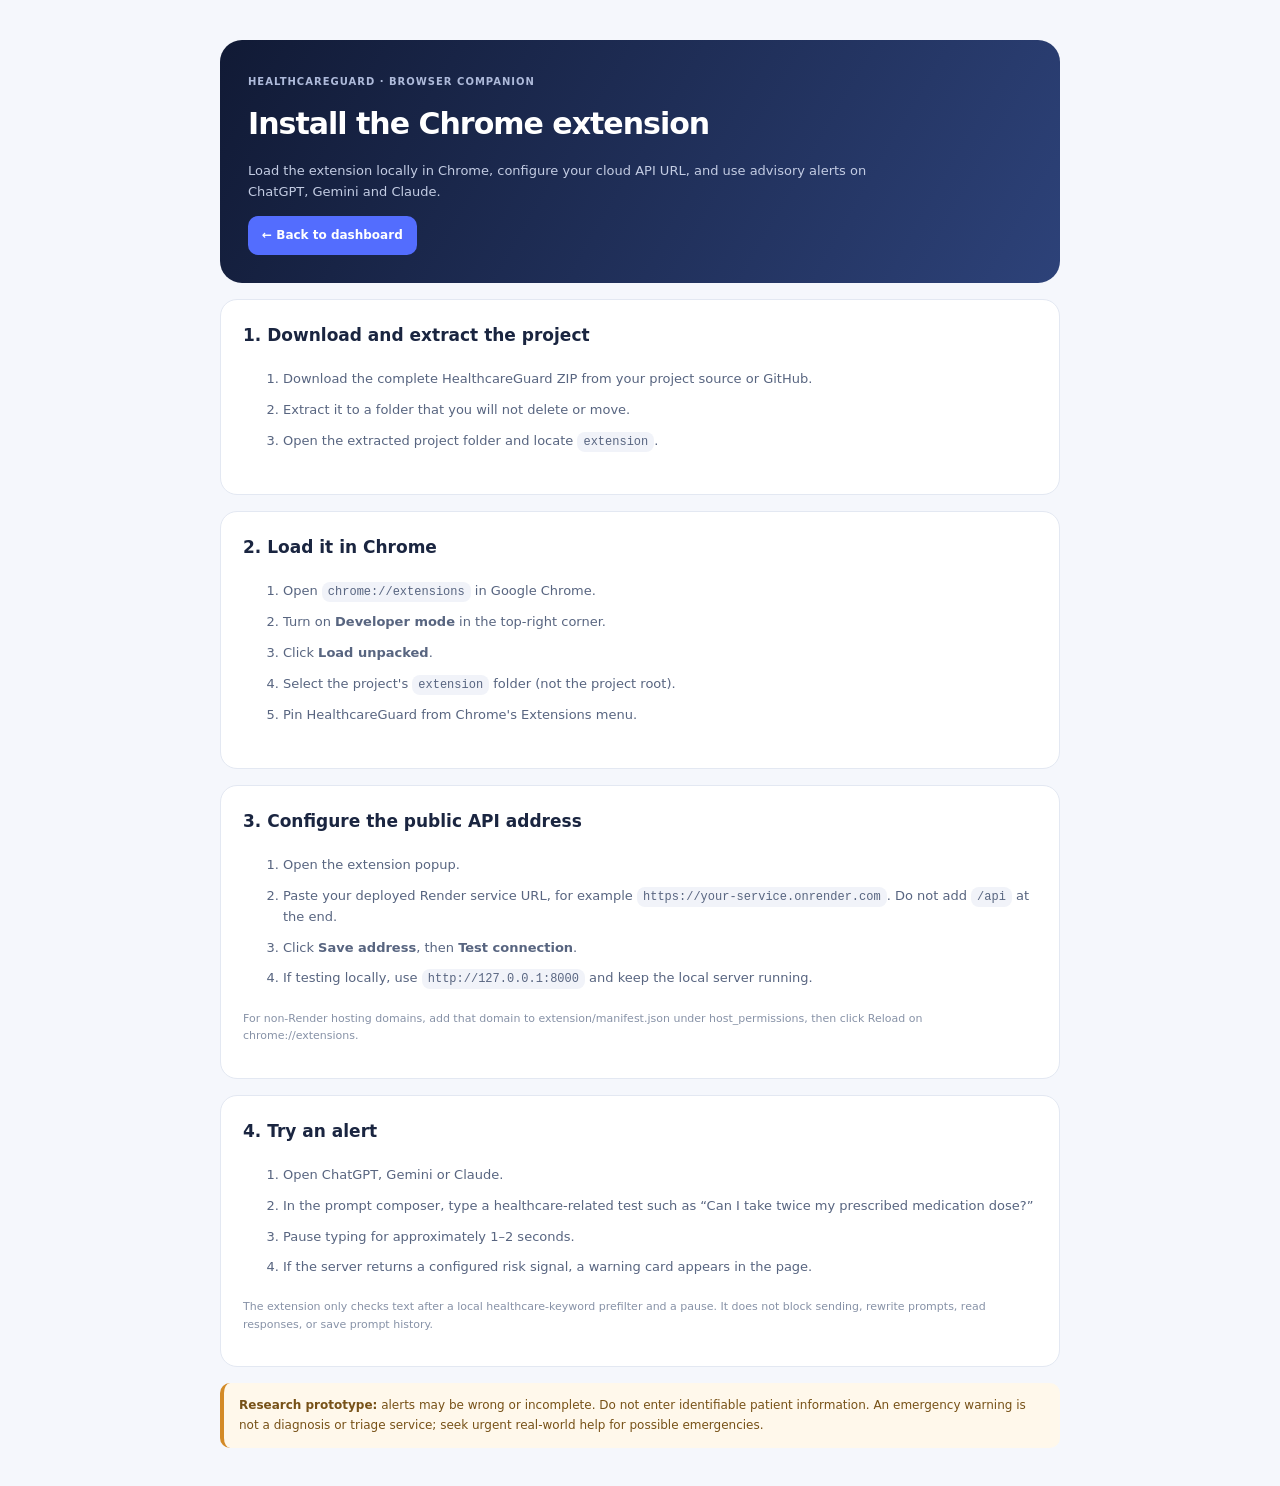
==== install.html @ f9a33a28 "extentison" ====
<!doctype html><html lang="en"><head><meta charset="utf-8"><meta name="viewport" content="width=device-width,initial-scale=1"><title>Install HealthcareGuard Extension</title><style>
*{box-sizing:border-box}body{margin:0;background:#f5f7fc;color:#1a2540;font:15px/1.6 Inter,system-ui,"Segoe UI",sans-serif}.wrap{max-width:880px;margin:40px auto;padding:0 20px}.hero{background:linear-gradient(120deg,#111a35,#2d4279);color:#fff;padding:28px;border-radius:22px}.hero small{color:#aebada;text-transform:uppercase;letter-spacing:1px;font-size:10px;font-weight:800}.hero h1{font-size:30px;letter-spacing:-1px;margin:8px 0}.hero p{color:#c3cce3;font-size:13px;max-width:650px}.card{background:#fff;border:1px solid #e3e8f2;border-radius:17px;padding:22px;margin:16px 0}.card h2{font-size:17px;margin:0 0 11px}.card li{padding:5px 0;color:#586580;font-size:13px}.warn{border-left:4px solid #d38a26;background:#fff8eb;padding:13px 15px;border-radius:10px;color:#775117;font-size:12px}.code{background:#f1f3f9;border-radius:8px;padding:3px 6px;font-family:Consolas,monospace;font-size:12px}.btn{display:inline-block;background:#536dfe;color:#fff;text-decoration:none;border-radius:10px;padding:10px 14px;font-weight:800;font-size:12px}.small{font-size:11px;color:#8792a7}
</style></head><body><div class="wrap"><div class="hero"><small>HealthcareGuard · Browser companion</small><h1>Install the Chrome extension</h1><p>Load the extension locally in Chrome, configure your cloud API URL, and use advisory alerts on ChatGPT, Gemini and Claude.</p><a class="btn" href="/">← Back to dashboard</a></div>
<div class="card"><h2>1. Download and extract the project</h2><ol><li>Download the complete HealthcareGuard ZIP from your project source or GitHub.</li><li>Extract it to a folder that you will not delete or move.</li><li>Open the extracted project folder and locate <span class="code">extension</span>.</li></ol></div>
<div class="card"><h2>2. Load it in Chrome</h2><ol><li>Open <span class="code">chrome://extensions</span> in Google Chrome.</li><li>Turn on <b>Developer mode</b> in the top-right corner.</li><li>Click <b>Load unpacked</b>.</li><li>Select the project's <span class="code">extension</span> folder (not the project root).</li><li>Pin HealthcareGuard from Chrome's Extensions menu.</li></ol></div>
<div class="card"><h2>3. Configure the public API address</h2><ol><li>Open the extension popup.</li><li>Paste your deployed Render service URL, for example <span class="code">https://your-service.onrender.com</span>. Do not add <span class="code">/api</span> at the end.</li><li>Click <b>Save address</b>, then <b>Test connection</b>.</li><li>If testing locally, use <span class="code">http://127.0.0.1:8000</span> and keep the local server running.</li></ol><p class="small">For non-Render hosting domains, add that domain to extension/manifest.json under host_permissions, then click Reload on chrome://extensions.</p></div>
<div class="card"><h2>4. Try an alert</h2><ol><li>Open ChatGPT, Gemini or Claude.</li><li>In the prompt composer, type a healthcare-related test such as “Can I take twice my prescribed medication dose?”</li><li>Pause typing for approximately 1–2 seconds.</li><li>If the server returns a configured risk signal, a warning card appears in the page.</li></ol><p class="small">The extension only checks text after a local healthcare-keyword prefilter and a pause. It does not block sending, rewrite prompts, read responses, or save prompt history.</p></div>
<div class="warn"><b>Research prototype:</b> alerts may be wrong or incomplete. Do not enter identifiable patient information. An emergency warning is not a diagnosis or triage service; seek urgent real-world help for possible emergencies.</div></div></body></html>
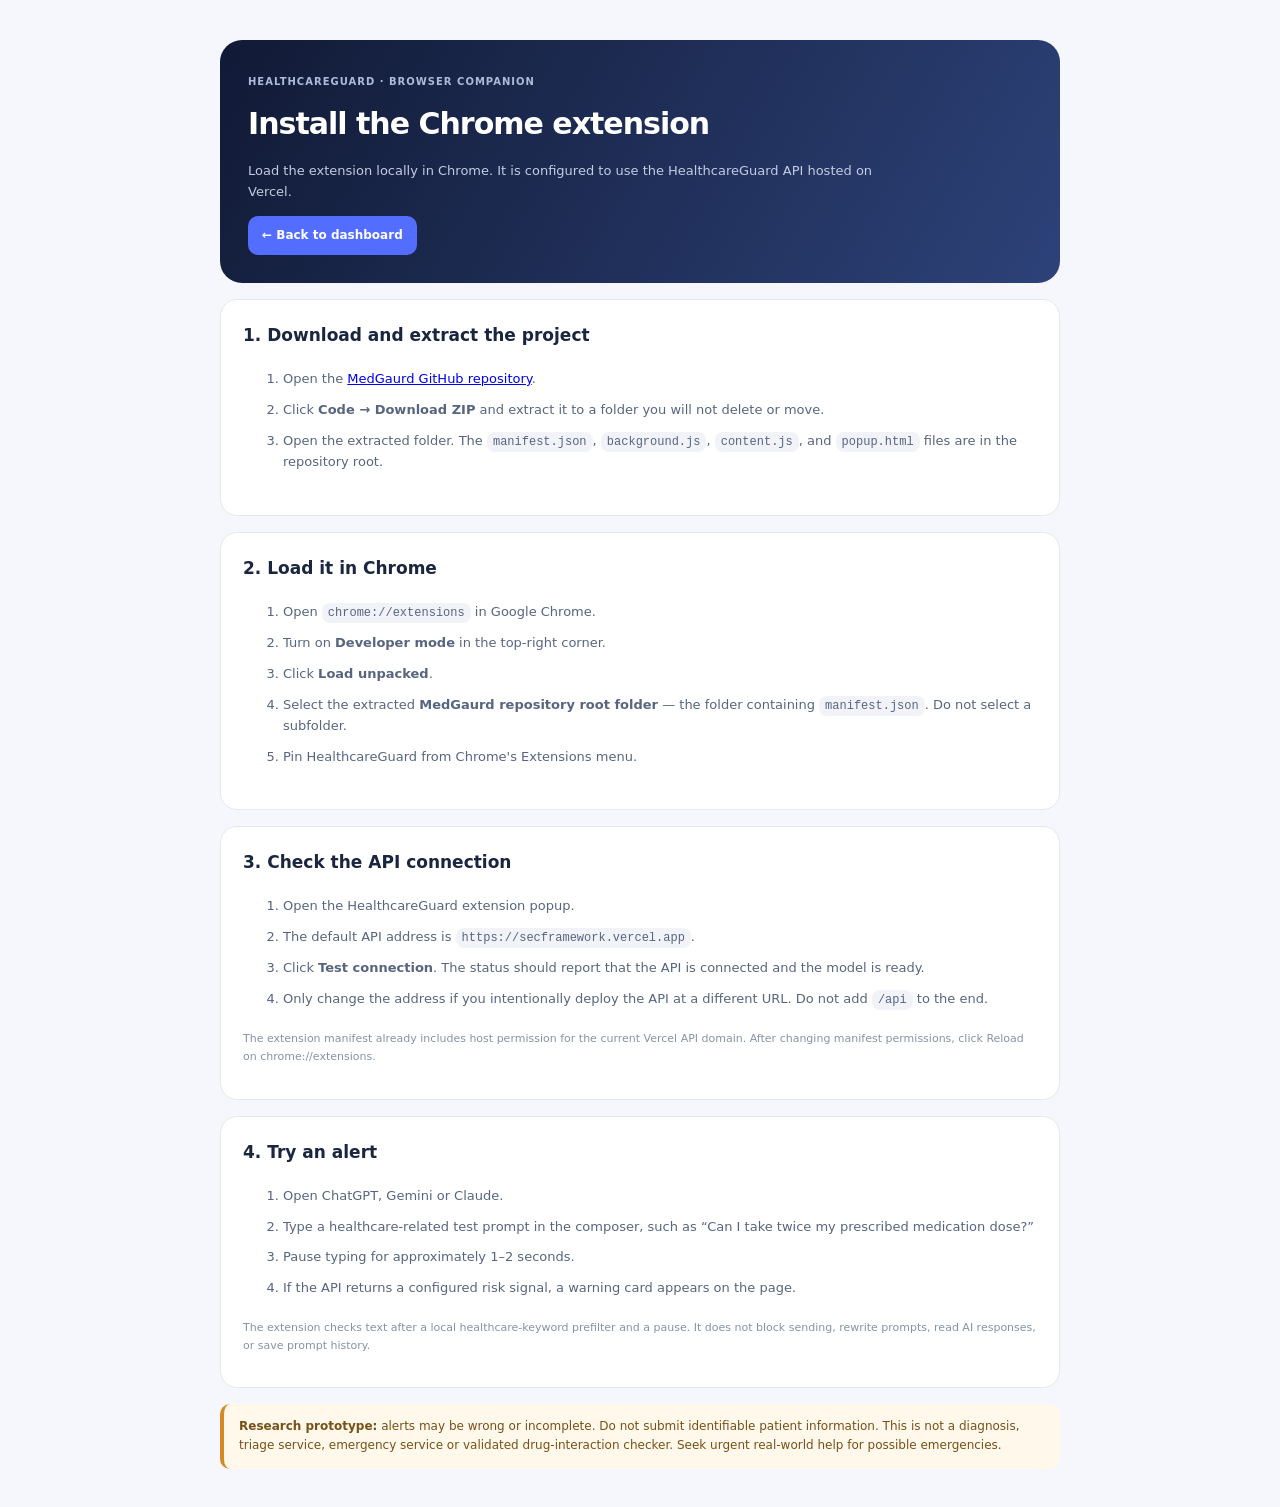
==== commit 45597ee1: "Fix Chrome extension installation and Vercel API setup instructions" ====
--- a/install.html
+++ b/install.html
@@ -1,8 +1,8 @@
 <!doctype html><html lang="en"><head><meta charset="utf-8"><meta name="viewport" content="width=device-width,initial-scale=1"><title>Install HealthcareGuard Extension</title><style>
 *{box-sizing:border-box}body{margin:0;background:#f5f7fc;color:#1a2540;font:15px/1.6 Inter,system-ui,"Segoe UI",sans-serif}.wrap{max-width:880px;margin:40px auto;padding:0 20px}.hero{background:linear-gradient(120deg,#111a35,#2d4279);color:#fff;padding:28px;border-radius:22px}.hero small{color:#aebada;text-transform:uppercase;letter-spacing:1px;font-size:10px;font-weight:800}.hero h1{font-size:30px;letter-spacing:-1px;margin:8px 0}.hero p{color:#c3cce3;font-size:13px;max-width:650px}.card{background:#fff;border:1px solid #e3e8f2;border-radius:17px;padding:22px;margin:16px 0}.card h2{font-size:17px;margin:0 0 11px}.card li{padding:5px 0;color:#586580;font-size:13px}.warn{border-left:4px solid #d38a26;background:#fff8eb;padding:13px 15px;border-radius:10px;color:#775117;font-size:12px}.code{background:#f1f3f9;border-radius:8px;padding:3px 6px;font-family:Consolas,monospace;font-size:12px}.btn{display:inline-block;background:#536dfe;color:#fff;text-decoration:none;border-radius:10px;padding:10px 14px;font-weight:800;font-size:12px}.small{font-size:11px;color:#8792a7}
-</style></head><body><div class="wrap"><div class="hero"><small>HealthcareGuard · Browser companion</small><h1>Install the Chrome extension</h1><p>Load the extension locally in Chrome, configure your cloud API URL, and use advisory alerts on ChatGPT, Gemini and Claude.</p><a class="btn" href="/">← Back to dashboard</a></div>
-<div class="card"><h2>1. Download and extract the project</h2><ol><li>Download the complete HealthcareGuard ZIP from your project source or GitHub.</li><li>Extract it to a folder that you will not delete or move.</li><li>Open the extracted project folder and locate <span class="code">extension</span>.</li></ol></div>
-<div class="card"><h2>2. Load it in Chrome</h2><ol><li>Open <span class="code">chrome://extensions</span> in Google Chrome.</li><li>Turn on <b>Developer mode</b> in the top-right corner.</li><li>Click <b>Load unpacked</b>.</li><li>Select the project's <span class="code">extension</span> folder (not the project root).</li><li>Pin HealthcareGuard from Chrome's Extensions menu.</li></ol></div>
-<div class="card"><h2>3. Configure the public API address</h2><ol><li>Open the extension popup.</li><li>Paste your deployed Render service URL, for example <span class="code">https://your-service.onrender.com</span>. Do not add <span class="code">/api</span> at the end.</li><li>Click <b>Save address</b>, then <b>Test connection</b>.</li><li>If testing locally, use <span class="code">http://127.0.0.1:8000</span> and keep the local server running.</li></ol><p class="small">For non-Render hosting domains, add that domain to extension/manifest.json under host_permissions, then click Reload on chrome://extensions.</p></div>
-<div class="card"><h2>4. Try an alert</h2><ol><li>Open ChatGPT, Gemini or Claude.</li><li>In the prompt composer, type a healthcare-related test such as “Can I take twice my prescribed medication dose?”</li><li>Pause typing for approximately 1–2 seconds.</li><li>If the server returns a configured risk signal, a warning card appears in the page.</li></ol><p class="small">The extension only checks text after a local healthcare-keyword prefilter and a pause. It does not block sending, rewrite prompts, read responses, or save prompt history.</p></div>
-<div class="warn"><b>Research prototype:</b> alerts may be wrong or incomplete. Do not enter identifiable patient information. An emergency warning is not a diagnosis or triage service; seek urgent real-world help for possible emergencies.</div></div></body></html>
+</style></head><body><div class="wrap"><div class="hero"><small>HealthcareGuard · Browser companion</small><h1>Install the Chrome extension</h1><p>Load the extension locally in Chrome. It is configured to use the HealthcareGuard API hosted on Vercel.</p><a class="btn" href="/">← Back to dashboard</a></div>
+<div class="card"><h2>1. Download and extract the project</h2><ol><li>Open the <a href="https://github.com/Pranav4614/MedGaurd">MedGaurd GitHub repository</a>.</li><li>Click <b>Code → Download ZIP</b> and extract it to a folder you will not delete or move.</li><li>Open the extracted folder. The <span class="code">manifest.json</span>, <span class="code">background.js</span>, <span class="code">content.js</span>, and <span class="code">popup.html</span> files are in the repository root.</li></ol></div>
+<div class="card"><h2>2. Load it in Chrome</h2><ol><li>Open <span class="code">chrome://extensions</span> in Google Chrome.</li><li>Turn on <b>Developer mode</b> in the top-right corner.</li><li>Click <b>Load unpacked</b>.</li><li>Select the extracted <b>MedGaurd repository root folder</b> — the folder containing <span class="code">manifest.json</span>. Do not select a subfolder.</li><li>Pin HealthcareGuard from Chrome's Extensions menu.</li></ol></div>
+<div class="card"><h2>3. Check the API connection</h2><ol><li>Open the HealthcareGuard extension popup.</li><li>The default API address is <span class="code">https://secframework.vercel.app</span>.</li><li>Click <b>Test connection</b>. The status should report that the API is connected and the model is ready.</li><li>Only change the address if you intentionally deploy the API at a different URL. Do not add <span class="code">/api</span> to the end.</li></ol><p class="small">The extension manifest already includes host permission for the current Vercel API domain. After changing manifest permissions, click Reload on chrome://extensions.</p></div>
+<div class="card"><h2>4. Try an alert</h2><ol><li>Open ChatGPT, Gemini or Claude.</li><li>Type a healthcare-related test prompt in the composer, such as “Can I take twice my prescribed medication dose?”</li><li>Pause typing for approximately 1–2 seconds.</li><li>If the API returns a configured risk signal, a warning card appears on the page.</li></ol><p class="small">The extension checks text after a local healthcare-keyword prefilter and a pause. It does not block sending, rewrite prompts, read AI responses, or save prompt history.</p></div>
+<div class="warn"><b>Research prototype:</b> alerts may be wrong or incomplete. Do not submit identifiable patient information. This is not a diagnosis, triage service, emergency service or validated drug-interaction checker. Seek urgent real-world help for possible emergencies.</div></div></body></html>
